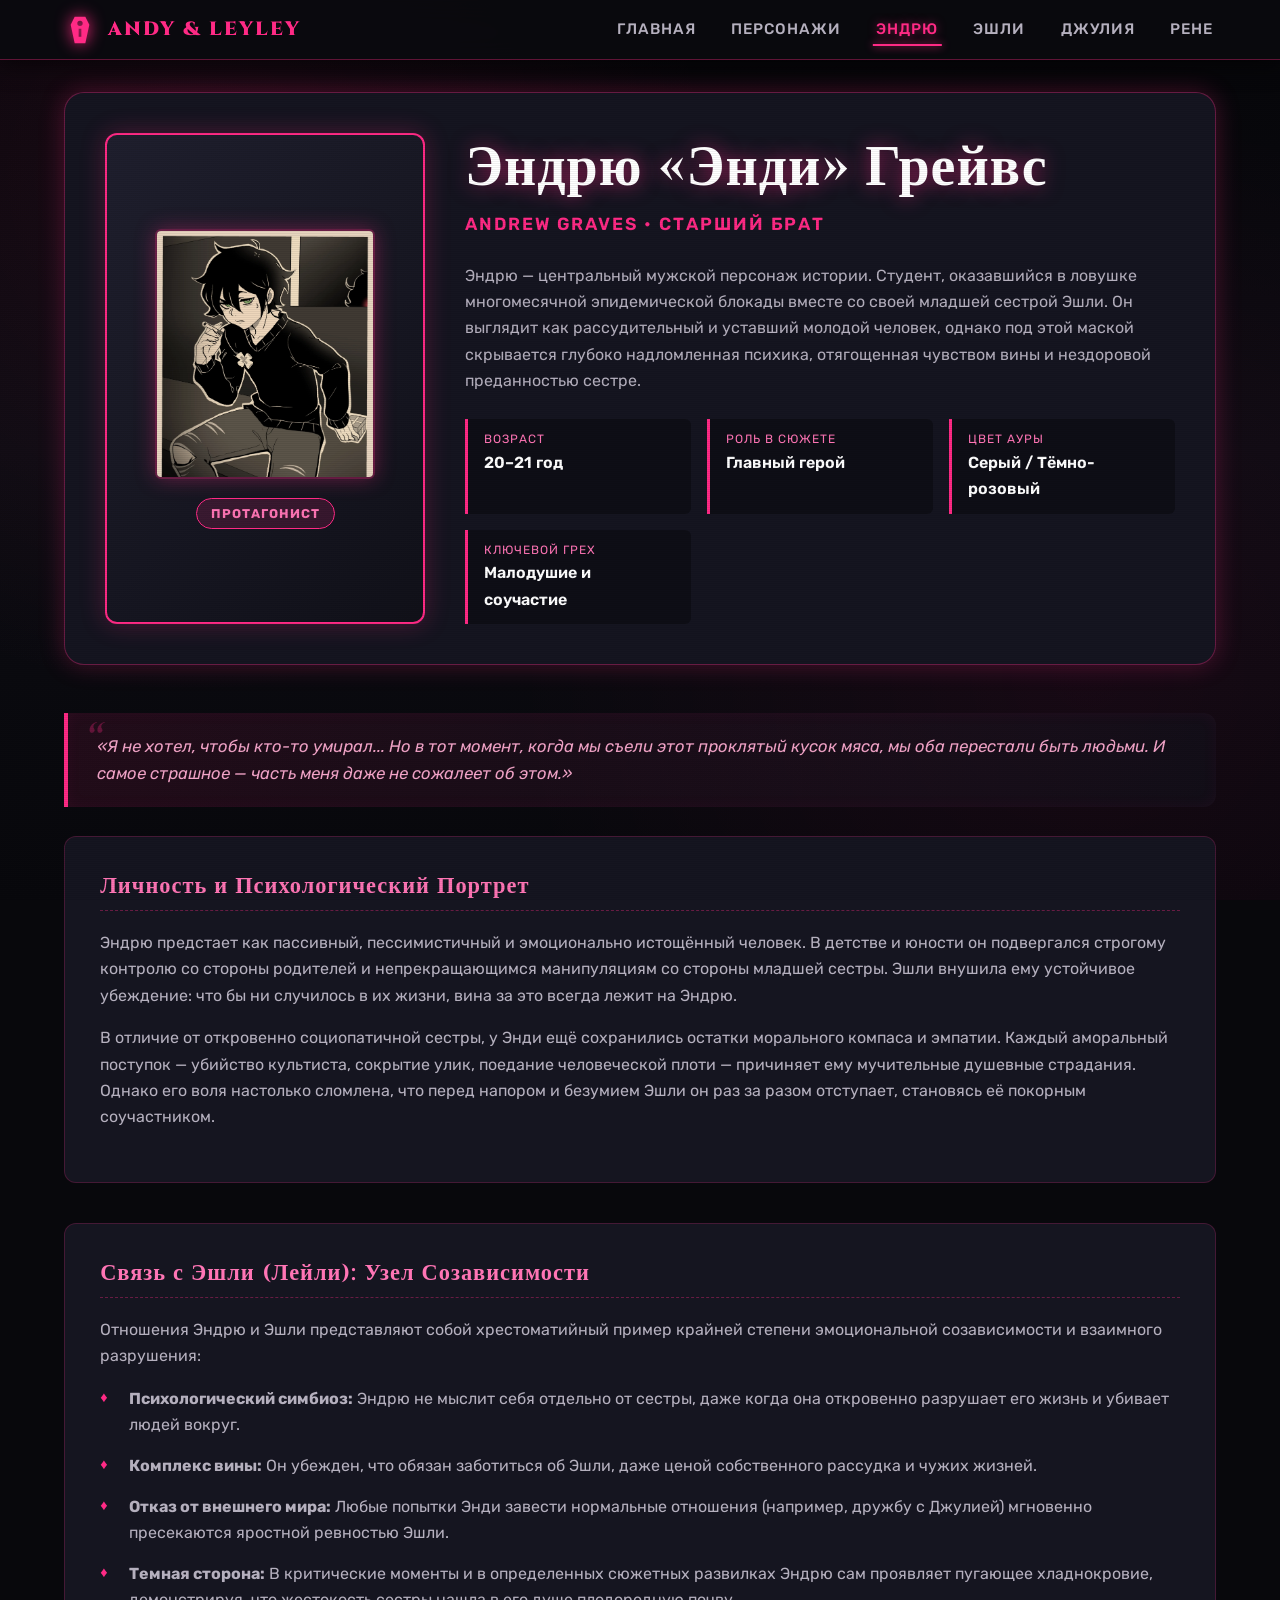
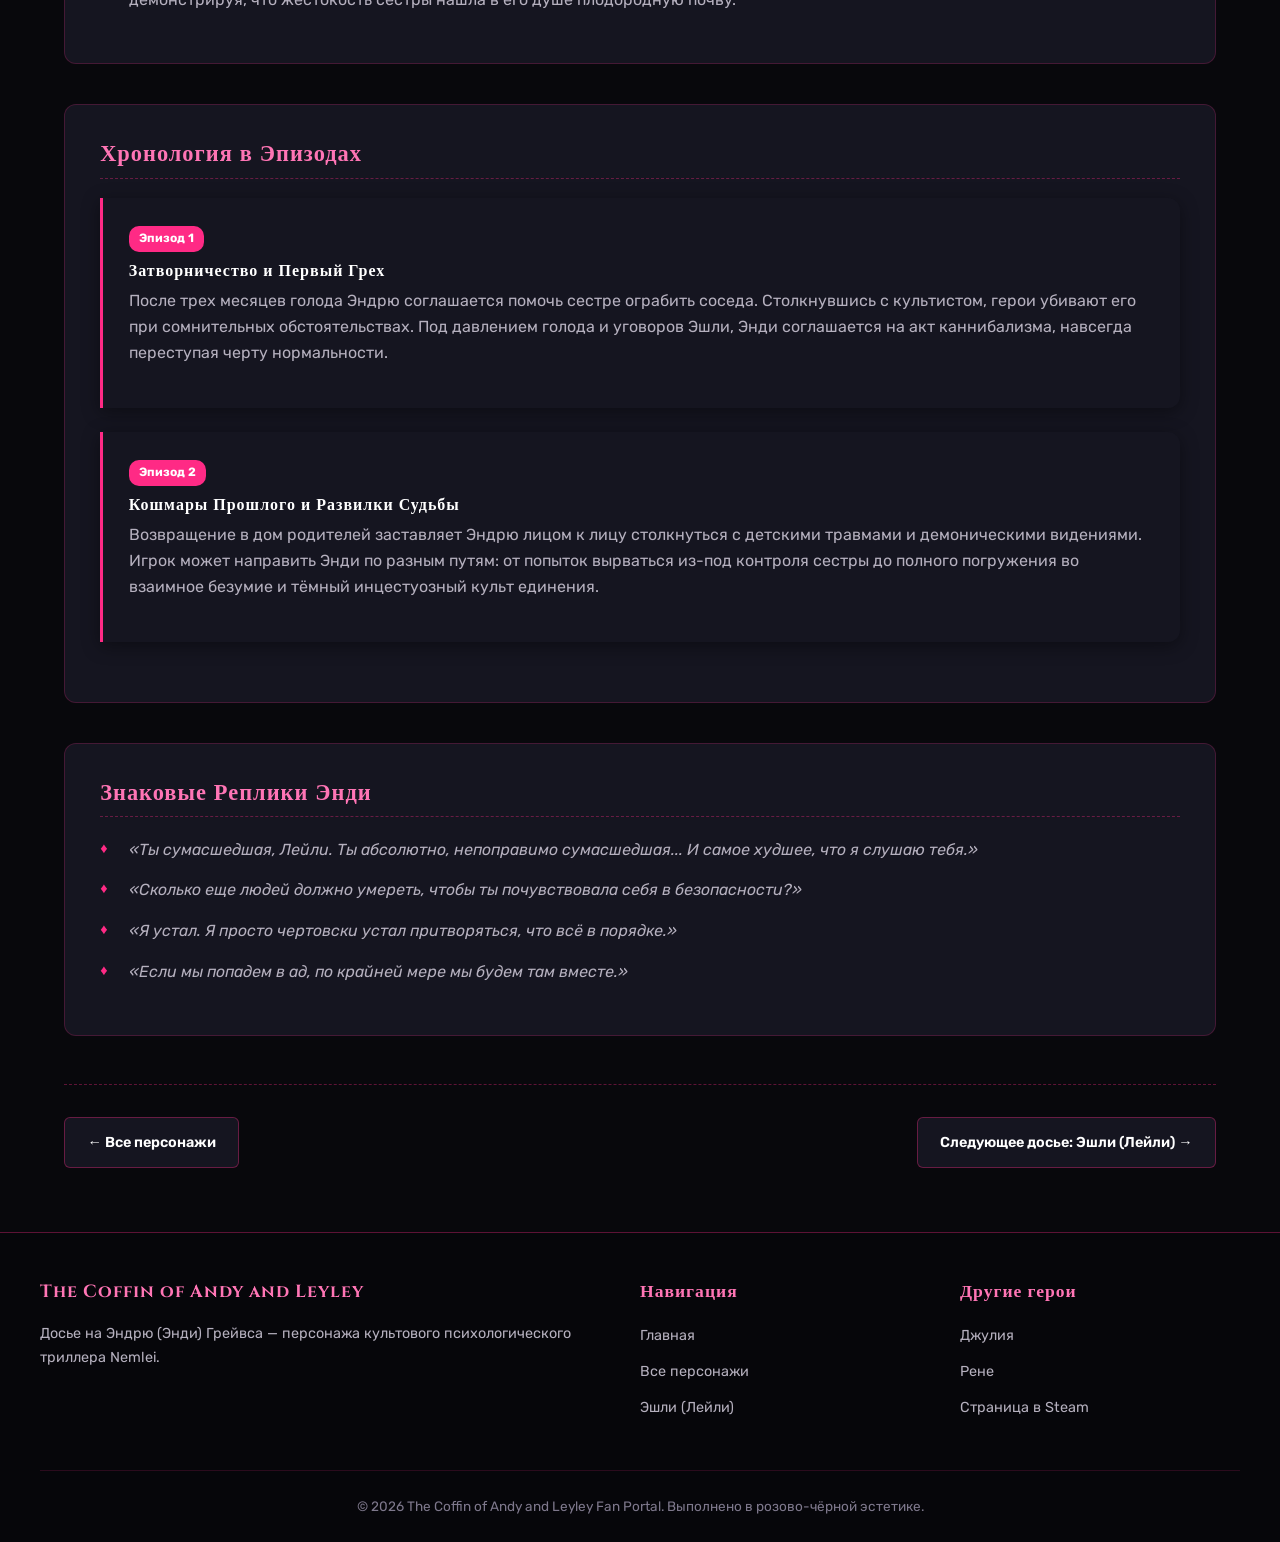
==== Andrew.html @ f0a30e84 "sayt tayyor" ====
<!DOCTYPE html>
<html lang="ru">
<head>
  <meta charset="UTF-8">
  <meta name="viewport" content="width=device-width, initial-scale=1.0">
  <title>Эндрю Грейвс (Энди) — Досье персонажа | The Coffin of Andy and Leyley</title>
  <meta name="description" content="Полное досье на Эндрю (Энди) Грейвса из The Coffin of Andy and Leyley. Психология, биография, отношение к Эшли и цитаты.">
  <link rel="stylesheet" href="style.css">
</head>
<body>

  <!-- Хедер -->
  <header class="site-header">
    <div class="header-container">
      <a href="index.html" class="brand-logo">
        <svg class="logo-icon" viewBox="0 0 24 24">
          <path d="M8 2L5 8l3 14h8l3-14-3-6H8zm4 3a2 2 0 1 1 0 4 2 2 0 0 1 0-4zm-1 6h2v6h-2v-6z"/>
        </svg>
        <span>ANDY & LEYLEY</span>
      </a>

      <button class="menu-toggle" id="menuToggle" aria-label="Открыть меню">☰</button>

      <nav>
        <ul class="nav-menu" id="navMenu">
          <li class="nav-item"><a href="index.html">Главная</a></li>
          <li class="nav-item"><a href="characters.html">Персонажи</a></li>
          <li class="nav-item"><a href="Andrew.html" class="active">Эндрю</a></li>
          <li class="nav-item"><a href="Eshley.html">Эшли</a></li>
          <li class="nav-item"><a href="Julia.html">Джулия</a></li>
          <li class="nav-item"><a href="Rene.html">Рене</a></li>
        </ul>
      </nav>
    </div>
  </header>

  <!-- Основной контент -->
  <main class="main-wrapper">

    <!-- Профиль Персонажа -->
    <div class="profile-header">
      <div class="profile-avatar-box">
        <img src="images/andrew.webp" alt="Эндрю Грейвс" />
        <span class="profile-status">Протагонист</span>
      </div>

      <div class="profile-summary">
        <h1>Эндрю «Энди» Грейвс</h1>
        <div class="subheading">Andrew Graves • Старший брат</div>
        <p>
          Эндрю — центральный мужской персонаж истории. Студент, оказавшийся в ловушке многомесячной эпидемической блокады вместе со своей младшей сестрой Эшли. Он выглядит как рассудительный и уставший молодой человек, однако под этой маской скрывается глубоко надломленная психика, отягощенная чувством вины и нездоровой преданностью сестре.
        </p>

        <div class="stats-grid">
          <div class="stat-item">
            <div class="stat-label">Возраст</div>
            <div class="stat-val">20–21 год</div>
          </div>
          <div class="stat-item">
            <div class="stat-label">Роль в сюжете</div>
            <div class="stat-val">Главный герой</div>
          </div>
          <div class="stat-item">
            <div class="stat-label">Цвет ауры</div>
            <div class="stat-val">Серый / Тёмно-розовый</div>
          </div>
          <div class="stat-item">
            <div class="stat-label">Ключевой грех</div>
            <div class="stat-val">Малодушие и соучастие</div>
          </div>
        </div>
      </div>
    </div>

    <!-- Известные цитаты -->
    <div class="quote-box">
      «Я не хотел, чтобы кто-то умирал... Но в тот момент, когда мы съели этот проклятый кусок мяса, мы оба перестали быть людьми. И самое страшное — часть меня даже не сожалеет об этом.»
    </div>

    <!-- Биография и личность -->
    <section class="content-section">
      <h3>Личность и Психологический Портрет</h3>
      <p>
        Эндрю предстает как пассивный, пессимистичный и эмоционально истощённый человек. В детстве и юности он подвергался строгому контролю со стороны родителей и непрекращающимся манипуляциям со стороны младшей сестры. Эшли внушила ему устойчивое убеждение: что бы ни случилось в их жизни, вина за это всегда лежит на Эндрю.
      </p>
      <p>
        В отличие от откровенно социопатичной сестры, у Энди ещё сохранились остатки морального компаса и эмпатии. Каждый аморальный поступок — убийство культиста, сокрытие улик, поедание человеческой плоти — причиняет ему мучительные душевные страдания. Однако его воля настолько сломлена, что перед напором и безумием Эшли он раз за разом отступает, становясь её покорным соучастником.
      </p>
    </section>

    <!-- Отношения с Эшли (Лейли) -->
    <section class="content-section">
      <h3>Связь с Эшли (Лейли): Узел Созависимости</h3>
      <p>
        Отношения Эндрю и Эшли представляют собой хрестоматийный пример крайней степени эмоциональной созависимости и взаимного разрушения:
      </p>
      <ul>
        <li><strong>Психологический симбиоз:</strong> Эндрю не мыслит себя отдельно от сестры, даже когда она откровенно разрушает его жизнь и убивает людей вокруг.</li>
        <li><strong>Комплекс вины:</strong> Он убежден, что обязан заботиться об Эшли, даже ценой собственного рассудка и чужих жизней.</li>
        <li><strong>Отказ от внешнего мира:</strong> Любые попытки Энди завести нормальные отношения (например, дружбу с Джулией) мгновенно пресекаются яростной ревностью Эшли.</li>
        <li><strong>Темная сторона:</strong> В критические моменты и в определенных сюжетных развилках Эндрю сам проявляет пугающее хладнокровие, демонстрируя, что жестокость сестры нашла в его душе плодородную почву.</li>
      </ul>
    </section>

    <!-- Сюжетный путь в главах -->
    <section class="content-section">
      <h3>Хронология в Эпизодах</h3>
      
      <div class="episode-card">
        <span class="episode-badge">Эпизод 1</span>
        <h4 style="color:var(--text-white); margin-bottom:0.4rem;">Затворничество и Первый Грех</h4>
        <p>
          После трех месяцев голода Эндрю соглашается помочь сестре ограбить соседа. Столкнувшись с культистом, герои убивают его при сомнительных обстоятельствах. Под давлением голода и уговоров Эшли, Энди соглашается на акт каннибализма, навсегда переступая черту нормальности.
        </p>
      </div>

      <div class="episode-card">
        <span class="episode-badge">Эпизод 2</span>
        <h4 style="color:var(--text-white); margin-bottom:0.4rem;">Кошмары Прошлого и Развилки Судьбы</h4>
        <p>
          Возвращение в дом родителей заставляет Эндрю лицом к лицу столкнуться с детскими травмами и демоническими видениями. Игрок может направить Энди по разным путям: от попыток вырваться из-под контроля сестры до полного погружения во взаимное безумие и тёмный инцестуозный культ единения.
        </p>
      </div>
    </section>

    <!-- Избранные реплики персонажа -->
    <section class="content-section">
      <h3>Знаковые Реплики Энди</h3>
      <ul>
        <li><em>«Ты сумасшедшая, Лейли. Ты абсолютно, непоправимо сумасшедшая... И самое худшее, что я слушаю тебя.»</em></li>
        <li><em>«Сколько еще людей должно умереть, чтобы ты почувствовала себя в безопасности?»</em></li>
        <li><em>«Я устал. Я просто чертовски устал притворяться, что всё в порядке.»</em></li>
        <li><em>«Если мы попадем в ад, по крайней мере мы будем там вместе.»</em></li>
      </ul>
    </section>

    <!-- Навигация между персонажами -->
    <div class="char-nav-footer">
      <a href="characters.html" class="char-nav-btn">← Все персонажи</a>
      <a href="Eshley.html" class="char-nav-btn">Следующее досье: Эшли (Лейли) →</a>
    </div>

  </main>

  <!-- Футер -->
  <footer class="site-footer">
    <div class="footer-container">
      <div class="footer-col">
        <h4>The Coffin of Andy and Leyley</h4>
        <p>Досье на Эндрю (Энди) Грейвса — персонажа культового психологического триллера Nemlei.</p>
      </div>
      <div class="footer-col">
        <h4>Навигация</h4>
        <ul class="footer-links">
          <li><a href="index.html">Главная</a></li>
          <li><a href="characters.html">Все персонажи</a></li>
          <li><a href="Eshley.html">Эшли (Лейли)</a></li>
        </ul>
      </div>
      <div class="footer-col">
        <h4>Другие герои</h4>
        <ul class="footer-links">
          <li><a href="Julia.html">Джулия</a></li>
          <li><a href="Rene.html">Рене</a></li>
          <li><a href="https://store.steampowered.com/app/2555600/The_Coffin_of_Andy_and_Leyley/" target="_blank">Страница в Steam</a></li>
        </ul>
      </div>
    </div>
    <div class="footer-bottom">
      &copy; 2026 The Coffin of Andy and Leyley Fan Portal. Выполнено в розово-чёрной эстетике.
    </div>
  </footer>

  <script>
    const menuToggle = document.getElementById('menuToggle');
    const navMenu = document.getElementById('navMenu');
    menuToggle.addEventListener('click', () => {
      navMenu.classList.toggle('active');
    });
  </script>
</body>
</html>
---- style.css ----
/* ==========================================================================
   THE COFFIN OF ANDY AND LEYLEY - ОФИЦИАЛЬНЫЙ ТЕМАТИЧЕСКИЙ СТИЛЬ
   Цветовая палитра: Черный (#0a0a0f, #121218) и Розовый (#ff2a85, #ff66aa)
   ========================================================================== */

@import url('https://fonts.googleapis.com/css2?family=Cinzel:wght@500;700;900&family=Rubik:ital,wght@0,300;0,400;0,500;0,700;0,900;1,400&display=swap');

:root {
  --bg-deep: #08080c;
  --bg-dark: #0f0f16;
  --bg-card: #151520;
  --bg-card-hover: #1c1c2b;
  --bg-glass: rgba(18, 18, 28, 0.85);

  --pink-neon: #ff2a85;
  --pink-hot: #ff007f;
  --pink-light: #ff75b5;
  --pink-soft: #f4a5c9;
  --pink-dark: #8c0c44;
  --pink-glow: rgba(255, 42, 133, 0.45);
  --pink-subtle: rgba(255, 42, 133, 0.12);
  --pink-border: rgba(255, 42, 133, 0.35);

  --text-white: #ffffff;
  --text-primary: #f0edf2;
  --text-secondary: #b5b0be;
  --text-muted: #7e788c;

  --font-title: 'Cinzel', serif;
  --font-body: 'Rubik', sans-serif;

  --transition-fast: 0.2s ease;
  --transition-normal: 0.35s cubic-bezier(0.16, 1, 0.3, 1);
  --radius-sm: 6px;
  --radius-md: 12px;
  --radius-lg: 20px;
  --shadow-pink: 0 0 25px rgba(255, 42, 133, 0.25);
  --shadow-neon: 0 0 35px rgba(255, 42, 133, 0.5);
}

/* Сброс стилей */
*, *::before, *::after {
  box-sizing: border-box;
  margin: 0;
  padding: 0;
}

html {
  scroll-behavior: smooth;
  font-size: 16px;
}

body {
  background-color: var(--bg-deep);
  color: var(--text-primary);
  font-family: var(--font-body);
  line-height: 1.65;
  min-height: 100vh;
  display: flex;
  flex-direction: column;
  overflow-x: hidden;
  background-image: 
    radial-gradient(circle at 15% 20%, rgba(255, 42, 133, 0.08) 0%, transparent 40%),
    radial-gradient(circle at 85% 75%, rgba(255, 0, 127, 0.06) 0%, transparent 45%),
    linear-gradient(to bottom, #060609, #0c0c12 50%, #08080c);
  background-attachment: fixed;
}

/* Фоновая стилизованная сетка / шумы */
body::before {
  content: "";
  position: fixed;
  top: 0;
  left: 0;
  width: 100vw;
  height: 100vh;
  pointer-events: none;
  background: repeating-linear-gradient(
    0deg,
    rgba(0, 0, 0, 0.15),
    rgba(0, 0, 0, 0.15) 1px,
    transparent 1px,
    transparent 2px
  );
  opacity: 0.4;
  z-index: 999;
}

/* Кастомный скроллбар */
::-webkit-scrollbar {
  width: 9px;
}
::-webkit-scrollbar-track {
  background: var(--bg-deep);
}
::-webkit-scrollbar-thumb {
  background: var(--pink-dark);
  border-radius: 4px;
}
::-webkit-scrollbar-thumb:hover {
  background: var(--pink-neon);
  box-shadow: 0 0 10px var(--pink-neon);
}

/* Типографика */
h1, h2, h3, h4, h5, h6 {
  font-family: var(--font-title);
  color: var(--text-white);
  letter-spacing: 1px;
  line-height: 1.25;
}

h1 {
  font-size: clamp(2rem, 5vw, 3.5rem);
  text-shadow: 0 0 20px rgba(255, 42, 133, 0.6);
}

h2 {
  font-size: clamp(1.6rem, 3.5vw, 2.4rem);
  position: relative;
  margin-bottom: 1.5rem;
  display: inline-block;
}

h2.section-title::after {
  content: "";
  position: absolute;
  bottom: -8px;
  left: 0;
  width: 60px;
  height: 3px;
  background: linear-gradient(90deg, var(--pink-neon), transparent);
  box-shadow: 0 0 10px var(--pink-neon);
  transition: width var(--transition-normal);
}

h2.section-title:hover::after {
  width: 100%;
}

p {
  margin-bottom: 1rem;
  color: var(--text-secondary);
}

a {
  color: var(--pink-light);
  text-decoration: none;
  transition: all var(--transition-fast);
}

a:hover {
  color: var(--pink-neon);
  text-shadow: 0 0 8px var(--pink-glow);
}

/* Навигация / Хедер */
.site-header {
  position: sticky;
  top: 0;
  width: 100%;
  background: rgba(10, 10, 15, 0.92);
  backdrop-filter: blur(12px);
  -webkit-backdrop-filter: blur(12px);
  border-bottom: 1px solid var(--pink-border);
  z-index: 1000;
  box-shadow: 0 4px 25px rgba(0, 0, 0, 0.6);
}

.header-container {
  max-width: 1200px;
  margin: 0 auto;
  padding: 0.85rem 1.5rem;
  display: flex;
  align-items: center;
  justify-content: space-between;
}

.brand-logo {
  display: flex;
  align-items: center;
  gap: 12px;
  font-family: var(--font-title);
  font-size: 1.2rem;
  font-weight: 900;
  color: var(--text-white);
  text-transform: uppercase;
  letter-spacing: 2px;
}

.brand-logo .logo-icon {
  width: 32px;
  height: 32px;
  fill: var(--pink-neon);
  filter: drop-shadow(0 0 8px var(--pink-neon));
  transition: transform var(--transition-normal);
}

.brand-logo:hover .logo-icon {
  transform: scale(1.15) rotate(-5deg);
}

.brand-logo span {
  color: var(--pink-neon);
}

/* Главное меню */
.nav-menu {
  display: flex;
  list-style: none;
  gap: 1.8rem;
  align-items: center;
}

.nav-item a {
  font-size: 0.95rem;
  font-weight: 500;
  color: var(--text-secondary);
  padding: 0.5rem 0.2rem;
  position: relative;
  text-transform: uppercase;
  letter-spacing: 1px;
}

.nav-item a::after {
  content: "";
  position: absolute;
  bottom: 0;
  left: 50%;
  transform: translateX(-50%);
  width: 0;
  height: 2px;
  background: var(--pink-neon);
  box-shadow: 0 0 8px var(--pink-neon);
  transition: width var(--transition-fast);
}

.nav-item a:hover,
.nav-item a.active {
  color: var(--text-white);
}

.nav-item a:hover::after,
.nav-item a.active::after {
  width: 100%;
}

.nav-item a.active {
  color: var(--pink-neon);
  text-shadow: 0 0 10px rgba(255, 42, 133, 0.5);
}

/* Кнопка мобильного меню */
.menu-toggle {
  display: none;
  background: transparent;
  border: 1px solid var(--pink-border);
  color: var(--pink-neon);
  padding: 8px 12px;
  border-radius: var(--radius-sm);
  cursor: pointer;
  font-size: 1.2rem;
}

/* Интерактивный плеер / Звуковой тумблер */
.sound-toggle-btn {
  background: var(--pink-subtle);
  border: 1px solid var(--pink-neon);
  color: var(--pink-light);
  padding: 0.45rem 0.9rem;
  border-radius: 20px;
  font-size: 0.8rem;
  font-weight: 600;
  cursor: pointer;
  display: flex;
  align-items: center;
  gap: 8px;
  transition: all var(--transition-fast);
}

.sound-toggle-btn:hover {
  background: var(--pink-neon);
  color: var(--bg-deep);
  box-shadow: 0 0 15px var(--pink-neon);
}

/* Основной контейнер */
.main-wrapper {
  flex: 1;
  max-width: 1200px;
  width: 100%;
  margin: 0 auto;
  padding: 2rem 1.5rem 4rem;
}

/* ==================== ГЕРОЙ-СЕКЦИЯ (HERO) ==================== */
.hero-section {
  position: relative;
  padding: 4rem 2rem;
  border-radius: var(--radius-lg);
  background: linear-gradient(135deg, rgba(21, 21, 32, 0.95), rgba(12, 12, 18, 0.98)),
              radial-gradient(ellipse at top right, rgba(255, 42, 133, 0.25), transparent 70%);
  border: 1px solid var(--pink-border);
  box-shadow: 0 10px 40px rgba(0, 0, 0, 0.7), inset 0 0 30px rgba(255, 42, 133, 0.08);
  margin-bottom: 3.5rem;
  overflow: hidden;
  display: flex;
  flex-direction: column;
  align-items: center;
  text-align: center;
}

.hero-badge {
  display: inline-flex;
  align-items: center;
  gap: 6px;
  background: var(--pink-subtle);
  color: var(--pink-light);
  border: 1px solid var(--pink-neon);
  padding: 0.35rem 1.1rem;
  border-radius: 30px;
  font-size: 0.8rem;
  font-weight: 700;
  text-transform: uppercase;
  letter-spacing: 2px;
  margin-bottom: 1.5rem;
  box-shadow: 0 0 12px rgba(255, 42, 133, 0.2);
}

.hero-title {
  margin-bottom: 1.2rem;
  line-height: 1.15;
}

.hero-title span {
  color: var(--pink-neon);
  display: block;
  font-size: 0.85em;
  filter: drop-shadow(0 0 15px var(--pink-neon));
}

.hero-subtitle {
  font-size: 1.15rem;
  max-width: 780px;
  color: var(--text-primary);
  margin-bottom: 2rem;
  line-height: 1.7;
}

.hero-actions {
  display: flex;
  gap: 1.2rem;
  flex-wrap: wrap;
  justify-content: center;
}

/* Кнопки */
.btn {
  display: inline-flex;
  align-items: center;
  gap: 10px;
  padding: 0.85rem 1.8rem;
  font-size: 0.95rem;
  font-weight: 700;
  text-transform: uppercase;
  letter-spacing: 1.5px;
  border-radius: var(--radius-sm);
  cursor: pointer;
  transition: all var(--transition-normal);
  text-decoration: none;
}

.btn-primary {
  background: linear-gradient(135deg, var(--pink-neon), var(--pink-hot));
  color: #fff;
  border: 1px solid var(--pink-light);
  box-shadow: 0 0 20px var(--pink-glow);
}

.btn-primary:hover {
  transform: translateY(-3px);
  box-shadow: 0 0 30px rgba(255, 42, 133, 0.8);
  color: #fff;
}

.btn-secondary {
  background: rgba(18, 18, 28, 0.8);
  color: var(--text-white);
  border: 1px solid var(--pink-border);
}

.btn-secondary:hover {
  background: var(--pink-subtle);
  border-color: var(--pink-neon);
  transform: translateY(-3px);
  box-shadow: 0 0 18px rgba(255, 42, 133, 0.35);
  color: var(--pink-light);
}

/* Карточки и Сетки */
.grid-2 {
  display: grid;
  grid-template-columns: repeat(auto-fit, minmax(320px, 1fr));
  gap: 2rem;
  margin-bottom: 3rem;
}

.grid-3 {
  display: grid;
  grid-template-columns: repeat(auto-fit, minmax(280px, 1fr));
  gap: 1.8rem;
  margin-bottom: 3rem;
}

.grid-4 {
  display: grid;
  grid-template-columns: repeat(auto-fit, minmax(240px, 1fr));
  gap: 1.5rem;
  margin-bottom: 3rem;
}

.card {
  background: var(--bg-card);
  border: 1px solid rgba(255, 42, 133, 0.2);
  border-radius: var(--radius-md);
  padding: 1.8rem;
  transition: all var(--transition-normal);
  position: relative;
  overflow: hidden;
  display: flex;
  flex-direction: column;
}

.card::before {
  content: "";
  position: absolute;
  top: 0;
  left: 0;
  width: 100%;
  height: 3px;
  background: linear-gradient(90deg, transparent, var(--pink-neon), transparent);
  opacity: 0;
  transition: opacity var(--transition-fast);
}

.card:hover {
  transform: translateY(-6px);
  border-color: var(--pink-neon);
  background: var(--bg-card-hover);
  box-shadow: 0 12px 35px rgba(0, 0, 0, 0.8), 0 0 25px rgba(255, 42, 133, 0.25);
}

.card:hover::before {
  opacity: 1;
}

.card-icon {
  font-size: 2.2rem;
  margin-bottom: 1rem;
  color: var(--pink-neon);
}

.card-title {
  font-size: 1.3rem;
  margin-bottom: 0.8rem;
  color: var(--text-white);
}

.card-desc {
  font-size: 0.95rem;
  color: var(--text-secondary);
  line-height: 1.6;
  flex-grow: 1;
}

/* ==================== КАРТОЧКИ ПЕРСОНАЖЕЙ ==================== */
.character-card {
  background: linear-gradient(180deg, #171724 0%, #101018 100%);
  border: 1px solid var(--pink-border);
  border-radius: var(--radius-md);
  overflow: hidden;
  display: flex;
  flex-direction: column;
  transition: all var(--transition-normal);
  text-decoration: none;
}

.character-card:hover {
  transform: translateY(-8px);
  border-color: var(--pink-neon);
  box-shadow: 0 15px 35px rgba(0, 0, 0, 0.8), 0 0 25px var(--pink-glow);
}

.character-visual {
  height: 240px;
  position: relative;
  display: flex;
  align-items: center;
  justify-content: center;
  background: linear-gradient(180deg, #222233 0%, #13131c 100%);
  border-bottom: 1px solid var(--pink-border);
  overflow: hidden;
}

.character-visual svg {
  width: 120px;
  height: 120px;
  filter: drop-shadow(0 0 15px var(--pink-glow));
  transition: transform var(--transition-normal);
}

.character-card:hover .character-visual svg {
  transform: scale(1.12);
}

.character-tag {
  position: absolute;
  top: 12px;
  right: 12px;
  background: rgba(10, 10, 15, 0.85);
  border: 1px solid var(--pink-neon);
  color: var(--pink-light);
  font-size: 0.75rem;
  font-weight: 700;
  text-transform: uppercase;
  padding: 4px 10px;
  border-radius: 12px;
}

.character-body {
  padding: 1.5rem;
  display: flex;
  flex-direction: column;
  flex-grow: 1;
}

.character-name {
  font-size: 1.4rem;
  color: var(--text-white);
  margin-bottom: 0.3rem;
}

.character-alias {
  color: var(--pink-neon);
  font-size: 0.85rem;
  font-weight: 600;
  letter-spacing: 1.5px;
  text-transform: uppercase;
  margin-bottom: 0.9rem;
}

.character-info-snippet {
  font-size: 0.92rem;
  color: var(--text-secondary);
  margin-bottom: 1.4rem;
  line-height: 1.5;
  flex-grow: 1;
}

.character-link-btn {
  display: inline-flex;
  align-items: center;
  justify-content: space-between;
  width: 100%;
  padding: 0.65rem 1rem;
  background: var(--pink-subtle);
  border: 1px solid var(--pink-border);
  color: var(--pink-light);
  font-size: 0.85rem;
  font-weight: 600;
  border-radius: var(--radius-sm);
  text-transform: uppercase;
  letter-spacing: 1px;
  transition: all var(--transition-fast);
}

.character-card:hover .character-link-btn {
  background: var(--pink-neon);
  color: #fff;
  border-color: var(--pink-neon);
  box-shadow: 0 0 12px var(--pink-neon);
}

/* ==================== ДЕТАЛЬНАЯ СТРАНИЦА ПЕРСОНАЖА ==================== */
.profile-header {
  display: grid;
  grid-template-columns: 320px 1fr;
  gap: 2.5rem;
  background: var(--bg-card);
  border: 1px solid var(--pink-border);
  border-radius: var(--radius-lg);
  padding: 2.5rem;
  margin-bottom: 3rem;
  position: relative;
  box-shadow: var(--shadow-pink);
}

.profile-avatar-box {
  background: linear-gradient(135deg, #1f1f2e, #111119);
  border: 2px solid var(--pink-neon);
  border-radius: var(--radius-md);
  padding: 2rem;
  display: flex;
  flex-direction: column;
  align-items: center;
  justify-content: center;
  text-align: center;
  box-shadow: 0 0 25px rgba(255, 42, 133, 0.25);
}

.profile-avatar-box svg {
  width: 140px;
  height: 140px;
  margin-bottom: 1.2rem;
  filter: drop-shadow(0 0 18px var(--pink-neon));
}

.profile-status {
  display: inline-block;
  padding: 4px 14px;
  border-radius: 20px;
  font-size: 0.8rem;
  font-weight: 700;
  text-transform: uppercase;
  letter-spacing: 1px;
  background: rgba(255, 42, 133, 0.15);
  color: var(--pink-light);
  border: 1px solid var(--pink-neon);
}

.profile-summary h1 {
  margin-bottom: 0.4rem;
}

.profile-summary .subheading {
  font-size: 1.1rem;
  color: var(--pink-neon);
  font-weight: 600;
  letter-spacing: 2px;
  text-transform: uppercase;
  margin-bottom: 1.5rem;
}

.stats-grid {
  display: grid;
  grid-template-columns: repeat(auto-fit, minmax(180px, 1fr));
  gap: 1rem;
  margin-top: 1.5rem;
}

.stat-item {
  background: rgba(10, 10, 15, 0.6);
  border-left: 3px solid var(--pink-neon);
  padding: 0.7rem 1rem;
  border-radius: 0 var(--radius-sm) var(--radius-sm) 0;
}

.stat-label {
  font-size: 0.75rem;
  color: var(--pink-light);
  text-transform: uppercase;
  letter-spacing: 1px;
}

.stat-val {
  font-size: 1rem;
  font-weight: 600;
  color: var(--text-white);
}

/* Цитаты */
.quote-box {
  background: linear-gradient(90deg, rgba(255, 42, 133, 0.1), rgba(18, 18, 28, 0.6));
  border-left: 4px solid var(--pink-neon);
  padding: 1.2rem 1.8rem;
  margin: 1.8rem 0;
  border-radius: 0 var(--radius-md) var(--radius-md) 0;
  font-style: italic;
  color: var(--pink-soft);
  font-size: 1.05rem;
  position: relative;
  box-shadow: inset 0 0 15px rgba(255, 42, 133, 0.05);
}

.quote-box::before {
  content: "“";
  font-family: var(--font-title);
  font-size: 3.5rem;
  color: var(--pink-neon);
  opacity: 0.3;
  position: absolute;
  top: -10px;
  left: 10px;
}

/* Секция контента с вкладками или блоками */
.content-section {
  background: var(--bg-card);
  border: 1px solid rgba(255, 42, 133, 0.2);
  border-radius: var(--radius-md);
  padding: 2.2rem;
  margin-bottom: 2.5rem;
}

.content-section h3 {
  font-size: 1.4rem;
  color: var(--pink-light);
  margin-bottom: 1.2rem;
  border-bottom: 1px dashed var(--pink-border);
  padding-bottom: 0.6rem;
}

.content-section ul {
  list-style: none;
  padding-left: 0;
}

.content-section ul li {
  position: relative;
  padding-left: 1.8rem;
  margin-bottom: 0.9rem;
  color: var(--text-secondary);
}

.content-section ul li::before {
  content: "♦";
  position: absolute;
  left: 0;
  color: var(--pink-neon);
  font-size: 0.9rem;
}

/* Эпизоды / Таймлайн */
.episode-card {
  border-left: 3px solid var(--pink-neon);
  background: var(--bg-card);
  padding: 1.6rem;
  margin-bottom: 1.5rem;
  border-radius: 0 var(--radius-md) var(--radius-md) 0;
  box-shadow: 0 4px 18px rgba(0,0,0,0.4);
  transition: transform var(--transition-fast);
}

.episode-card:hover {
  transform: translateX(6px);
  background: var(--bg-card-hover);
}

.episode-badge {
  display: inline-block;
  background: var(--pink-neon);
  color: #fff;
  font-weight: 700;
  font-size: 0.75rem;
  padding: 3px 10px;
  border-radius: 10px;
  margin-bottom: 0.6rem;
}

/* Футер */
.site-footer {
  background: #06060a;
  border-top: 1px solid var(--pink-border);
  padding: 3rem 1.5rem 1.5rem;
  margin-top: auto;
}

.footer-container {
  max-width: 1200px;
  margin: 0 auto;
  display: grid;
  grid-template-columns: 2fr 1fr 1fr;
  gap: 2.5rem;
  margin-bottom: 2.5rem;
}

.footer-col h4 {
  font-size: 1.1rem;
  color: var(--pink-light);
  margin-bottom: 1.2rem;
  letter-spacing: 1px;
}

.footer-col p {
  font-size: 0.9rem;
}

.footer-links {
  list-style: none;
}

.footer-links li {
  margin-bottom: 0.6rem;
}

.footer-links a {
  font-size: 0.9rem;
  color: var(--text-secondary);
}

.footer-links a:hover {
  color: var(--pink-neon);
  padding-left: 5px;
}

.footer-bottom {
  max-width: 1200px;
  margin: 0 auto;
  text-align: center;
  padding-top: 1.5rem;
  border-top: 1px solid rgba(255, 42, 133, 0.15);
  font-size: 0.85rem;
  color: var(--text-muted);
}

/* Предупреждение 18+ (Content Warning) */
.warning-box {
  background: rgba(30, 10, 20, 0.85);
  border: 1px solid var(--pink-neon);
  border-radius: var(--radius-md);
  padding: 1.2rem 1.5rem;
  margin-bottom: 2.5rem;
  display: flex;
  align-items: center;
  gap: 1.2rem;
  box-shadow: 0 0 20px rgba(255, 42, 133, 0.2);
}

.warning-icon {
  font-size: 2rem;
  color: var(--pink-neon);
  flex-shrink: 0;
}

.warning-text {
  font-size: 0.9rem;
  color: var(--pink-soft);
  margin: 0;
}

/* Навигатор между персонажами */
.char-nav-footer {
  display: flex;
  justify-content: space-between;
  gap: 1.5rem;
  margin-top: 3rem;
  padding-top: 2rem;
  border-top: 1px dashed var(--pink-border);
}

.char-nav-btn {
  display: inline-flex;
  align-items: center;
  gap: 10px;
  padding: 0.8rem 1.4rem;
  background: var(--bg-card);
  border: 1px solid var(--pink-border);
  border-radius: var(--radius-sm);
  color: var(--text-white);
  font-size: 0.9rem;
  font-weight: 600;
  transition: all var(--transition-fast);
}

.char-nav-btn:hover {
  background: var(--pink-subtle);
  border-color: var(--pink-neon);
  color: var(--pink-light);
  box-shadow: 0 0 15px rgba(255, 42, 133, 0.3);
}

/* Интерактивная цитата дня / генератор */
.interactive-quote-card {
  background: radial-gradient(circle at top left, rgba(255, 42, 133, 0.15), rgba(15, 15, 24, 0.95));
  border: 1px solid var(--pink-neon);
  padding: 2rem;
  border-radius: var(--radius-lg);
  margin-bottom: 3.5rem;
  text-align: center;
  box-shadow: 0 0 30px rgba(255, 42, 133, 0.18);
}

.quote-display {
  font-size: 1.25rem;
  font-style: italic;
  color: var(--pink-soft);
  margin: 1.5rem 0 1rem;
  min-height: 60px;
}

.quote-author {
  font-weight: 700;
  color: var(--pink-neon);
  letter-spacing: 2px;
  text-transform: uppercase;
  margin-bottom: 1.5rem;
  font-size: 0.9rem;
}

/* Адаптивность для мобильных */
@media (max-width: 900px) {
  .profile-header {
    grid-template-columns: 1fr;
    text-align: center;
  }
  
  .profile-avatar-box {
    max-width: 260px;
    margin: 0 auto;
  }

  .footer-container {
    grid-template-columns: 1fr;
    gap: 2rem;
  }
}

@media (max-width: 768px) {
  .menu-toggle {
    display: block;
  }

  .nav-menu {
    position: absolute;
    top: 100%;
    left: 0;
    width: 100%;
    background: rgba(12, 12, 18, 0.98);
    backdrop-filter: blur(15px);
    border-bottom: 1px solid var(--pink-neon);
    flex-direction: column;
    padding: 1.5rem 0;
    gap: 1rem;
    display: none;
    box-shadow: 0 15px 30px rgba(0,0,0,0.9);
  }

  .nav-menu.active {
    display: flex;
  }

  .hero-section {
    padding: 2.5rem 1.2rem;
  }

  .char-nav-footer {
    flex-direction: column;
  }

  .char-nav-btn {
    justify-content: center;
  }
}

/* ==================== СТИЛИ ДЛЯ ИЗОБРАЖЕНИЙ ==================== */
.character-visual img {
  width: 100%;
  height: 100%;
  object-fit: cover;
  object-position: top center;
  transition: transform var(--transition-normal);
}

.character-card:hover .character-visual img {
  transform: scale(1.08);
}

.profile-avatar-box img {
  width: 220px;
  height: 250px;
  object-fit: cover;
  object-position: top center;
  border-radius: var(--radius-sm);
  margin-bottom: 1.2rem;
  border: 2px solid var(--pink-border);
  box-shadow: 0 0 20px rgba(255, 42, 133, 0.35);
}

.hero-img-banner {
  max-width: 580px;
  width: 100%;
  border-radius: var(--radius-md);
  border: 2px solid var(--pink-neon);
  box-shadow: 0 0 30px rgba(255, 42, 133, 0.5);
  margin: 1.5rem 0 2rem;
  display: block;
  transition: transform var(--transition-normal);
}

.hero-img-banner:hover {
  transform: scale(1.02);
}

.gameplay-gallery {
  display: grid;
  grid-template-columns: repeat(auto-fit, minmax(300px, 1fr));
  gap: 1.5rem;
  margin-top: 1.5rem;
}

.gameplay-gallery img {
  width: 100%;
  height: 220px;
  object-fit: cover;
  border-radius: var(--radius-md);
  border: 1px solid var(--pink-border);
  transition: all var(--transition-normal);
}

.gameplay-gallery img:hover {
  transform: scale(1.03);
  border-color: var(--pink-neon);
  box-shadow: 0 0 25px var(--pink-glow);
}
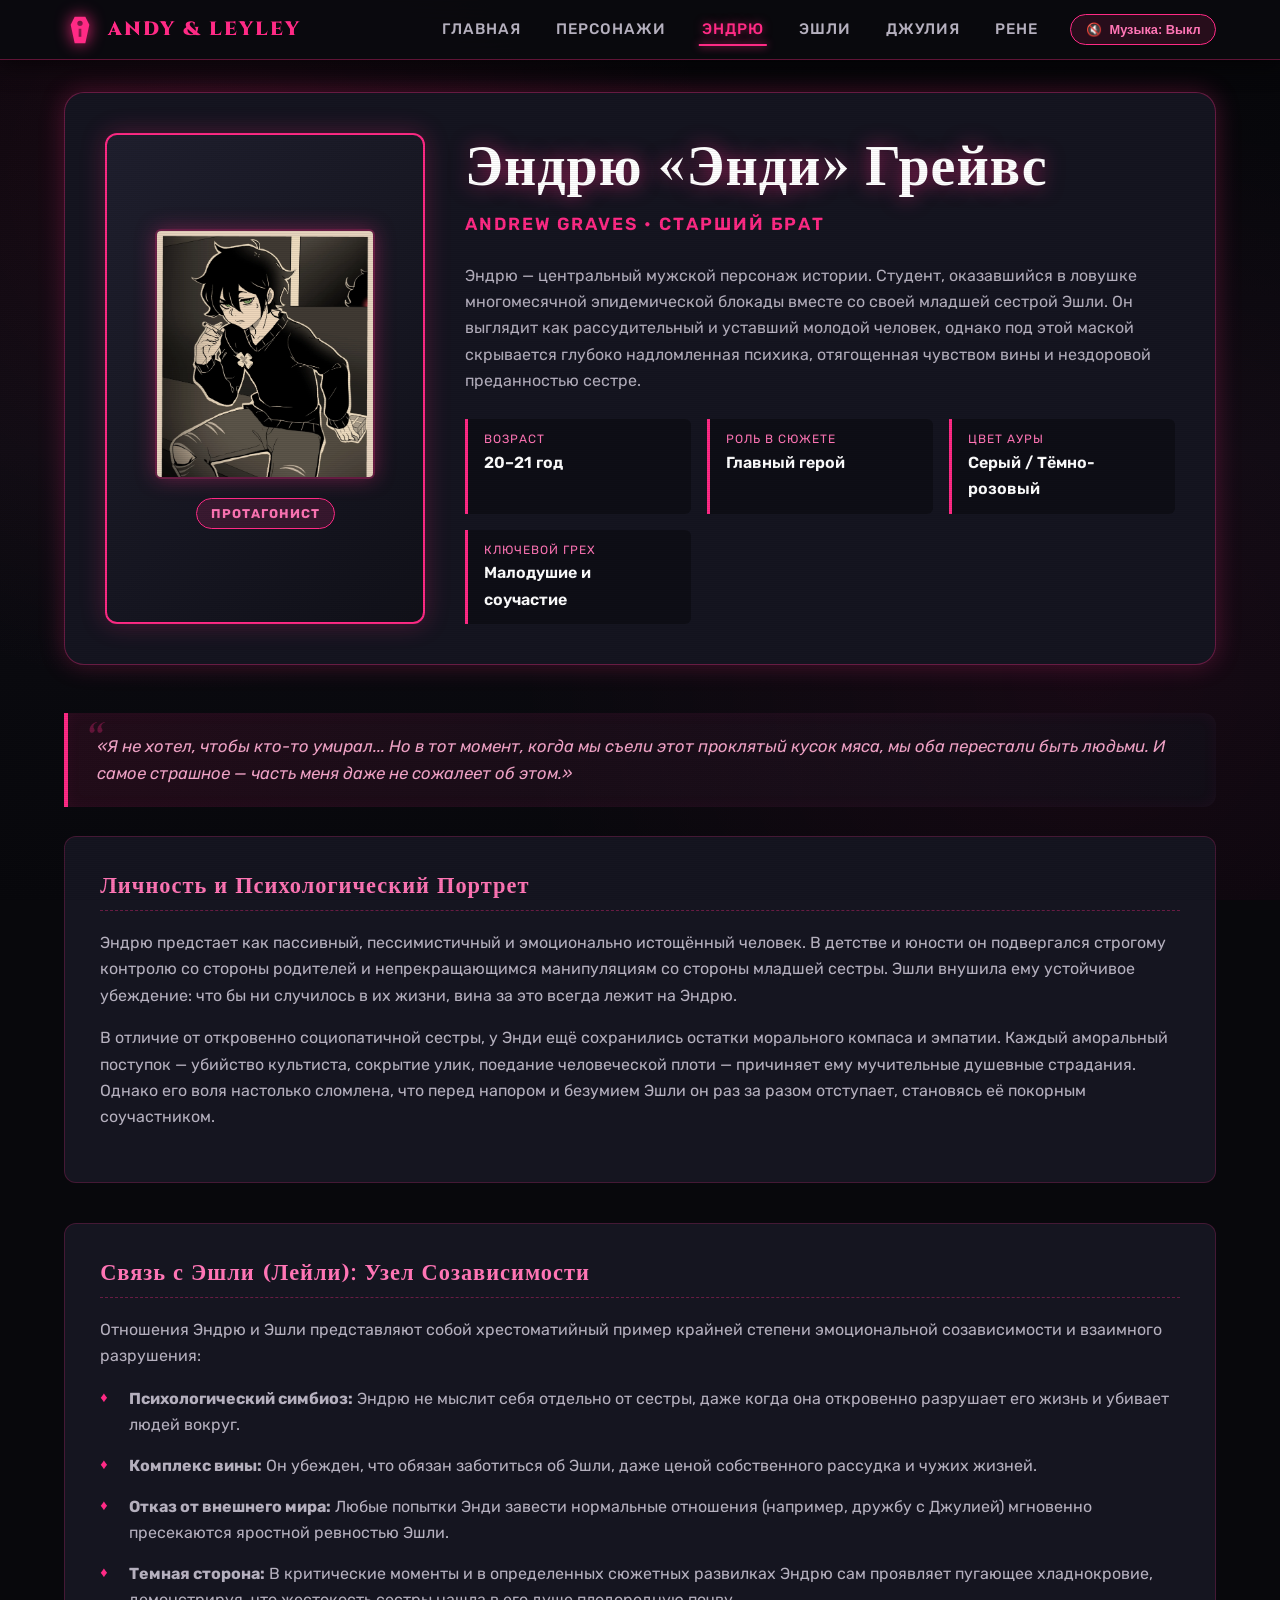
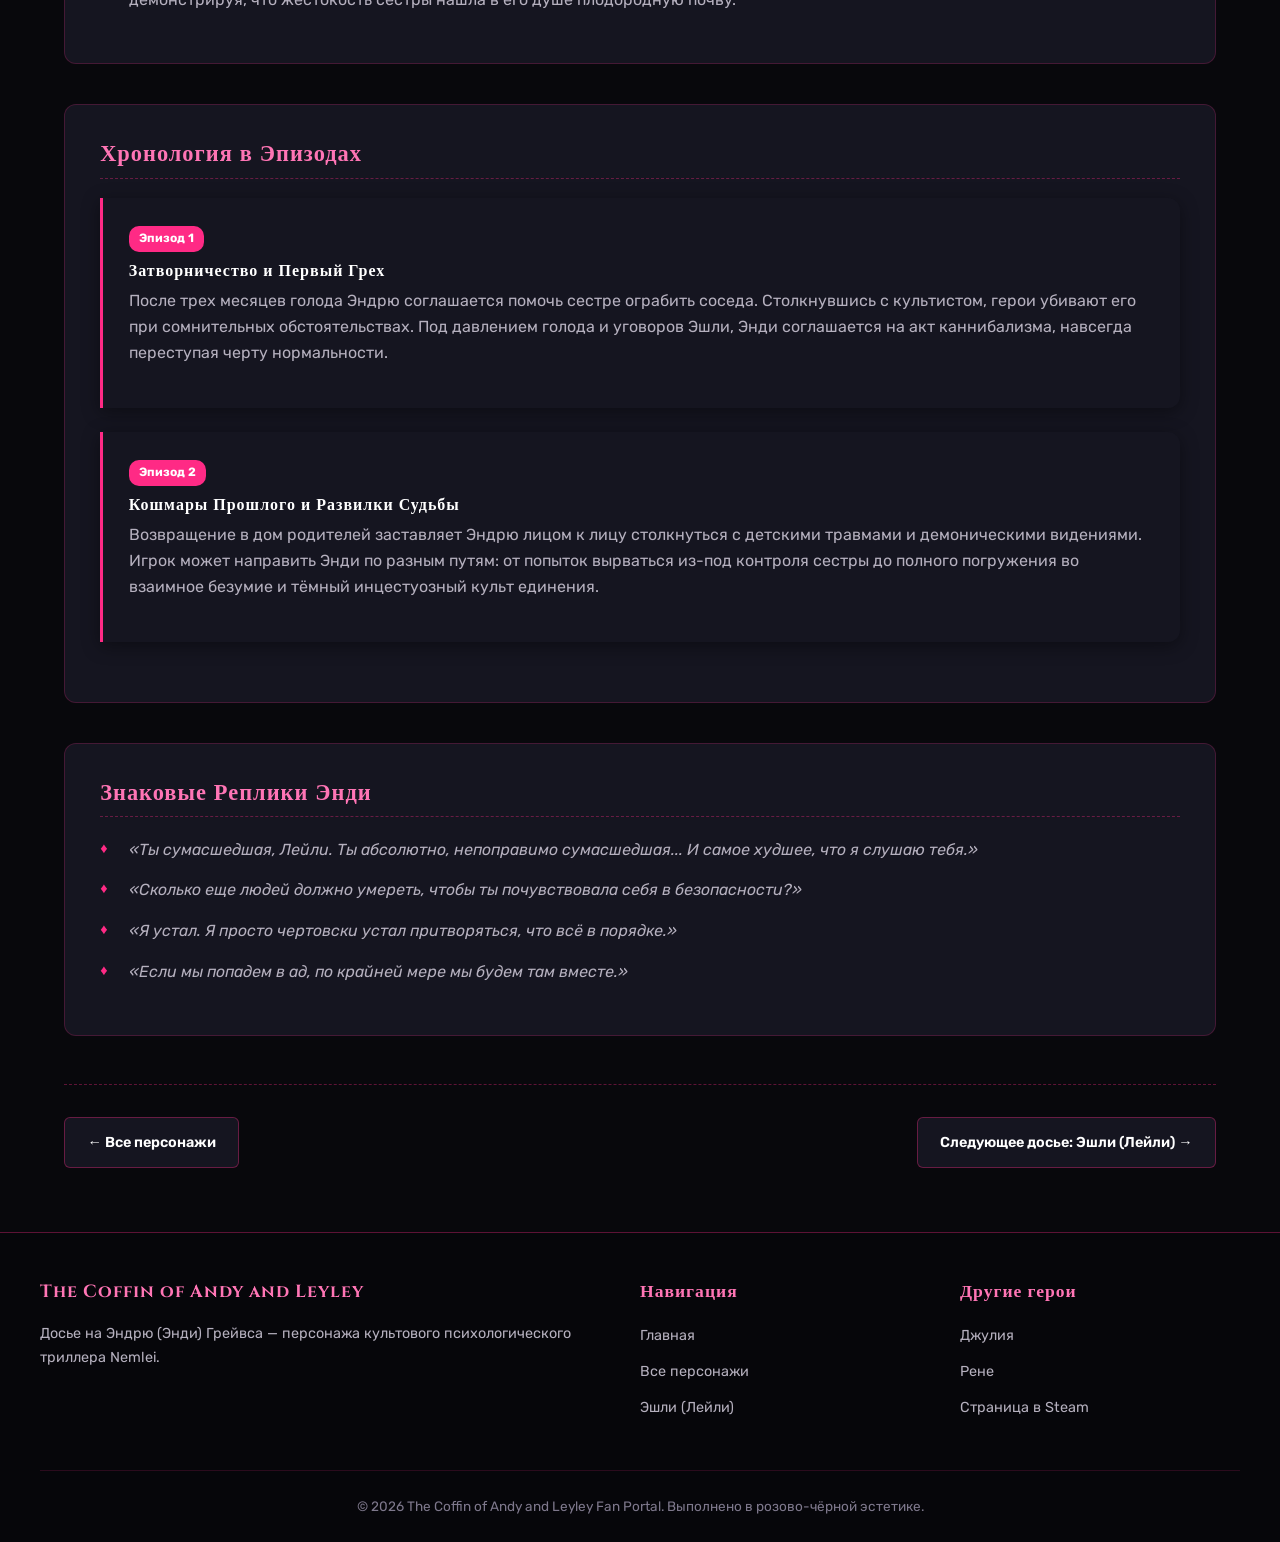
==== commit 68092892: "sayt tayyor" ====
--- a/Andrew.html
+++ b/Andrew.html
@@ -29,6 +29,11 @@
           <li class="nav-item"><a href="Eshley.html">Эшли</a></li>
           <li class="nav-item"><a href="Julia.html">Джулия</a></li>
           <li class="nav-item"><a href="Rene.html">Рене</a></li>
+          <li class="nav-item">
+            <button class="sound-toggle-btn" id="audioToggle" title="The Coffin of Andy and Leyley — Twisted Clowns (OST)">
+              <span id="audioIcon">🔇</span> <span id="audioText">Музыка: Выкл</span>
+            </button>
+          </li>
         </ul>
       </nav>
     </div>
@@ -178,5 +183,6 @@
       navMenu.classList.toggle('active');
     });
   </script>
+  <script src="music.js"></script>
 </body>
 </html>
--- a/style.css
+++ b/style.css
@@ -278,7 +278,8 @@
   transition: all var(--transition-fast);
 }
 
-.sound-toggle-btn:hover {
+.sound-toggle-btn:hover,
+.sound-toggle-btn.is-playing {
   background: var(--pink-neon);
   color: var(--bg-deep);
   box-shadow: 0 0 15px var(--pink-neon);
@@ -1012,3 +1013,88 @@
   border-color: var(--pink-neon);
   box-shadow: 0 0 25px var(--pink-glow);
 }
+
+/* ==================== УВЕДОМЛЕНИЕ О ФОНОВОЙ МУЗЫКЕ ==================== */
+.music-fallback-toast {
+  position: fixed;
+  right: 20px;
+  bottom: 20px;
+  z-index: 1200;
+  max-width: 340px;
+  background: var(--bg-card);
+  border: 1px solid var(--pink-neon);
+  border-radius: var(--radius-md);
+  padding: 1rem 1.1rem;
+  box-shadow: var(--shadow-neon), 0 12px 30px rgba(0, 0, 0, 0.8);
+  color: var(--text-primary);
+  font-size: 0.85rem;
+}
+
+.music-toast-header {
+  display: flex;
+  justify-content: space-between;
+  align-items: center;
+  font-weight: 700;
+  color: var(--pink-light);
+  margin-bottom: 0.45rem;
+}
+
+.music-toast-close {
+  background: transparent;
+  border: none;
+  color: var(--text-secondary);
+  cursor: pointer;
+  font-size: 1rem;
+  line-height: 1;
+}
+
+.music-toast-close:hover {
+  color: var(--pink-neon);
+}
+
+.music-toast-text {
+  font-size: 0.8rem;
+  color: var(--text-secondary);
+  margin-bottom: 0.75rem;
+  line-height: 1.45;
+}
+
+.music-toast-actions {
+  display: flex;
+  gap: 0.6rem;
+  flex-wrap: wrap;
+}
+
+.music-toast-btn,
+.music-toast-link {
+  display: inline-flex;
+  align-items: center;
+  justify-content: center;
+  padding: 0.45rem 0.8rem;
+  border-radius: var(--radius-sm);
+  font-size: 0.78rem;
+  font-weight: 600;
+  cursor: pointer;
+  text-decoration: none;
+  transition: all var(--transition-fast);
+}
+
+.music-toast-btn {
+  background: var(--pink-neon);
+  color: var(--bg-deep);
+}
+
+.music-toast-btn:hover {
+  background: var(--pink-light);
+}
+
+.music-toast-link {
+  background: var(--pink-subtle);
+  border: 1px solid var(--pink-border);
+  color: var(--pink-light);
+}
+
+.music-toast-link:hover {
+  border-color: var(--pink-neon);
+  color: var(--text-white);
+}
